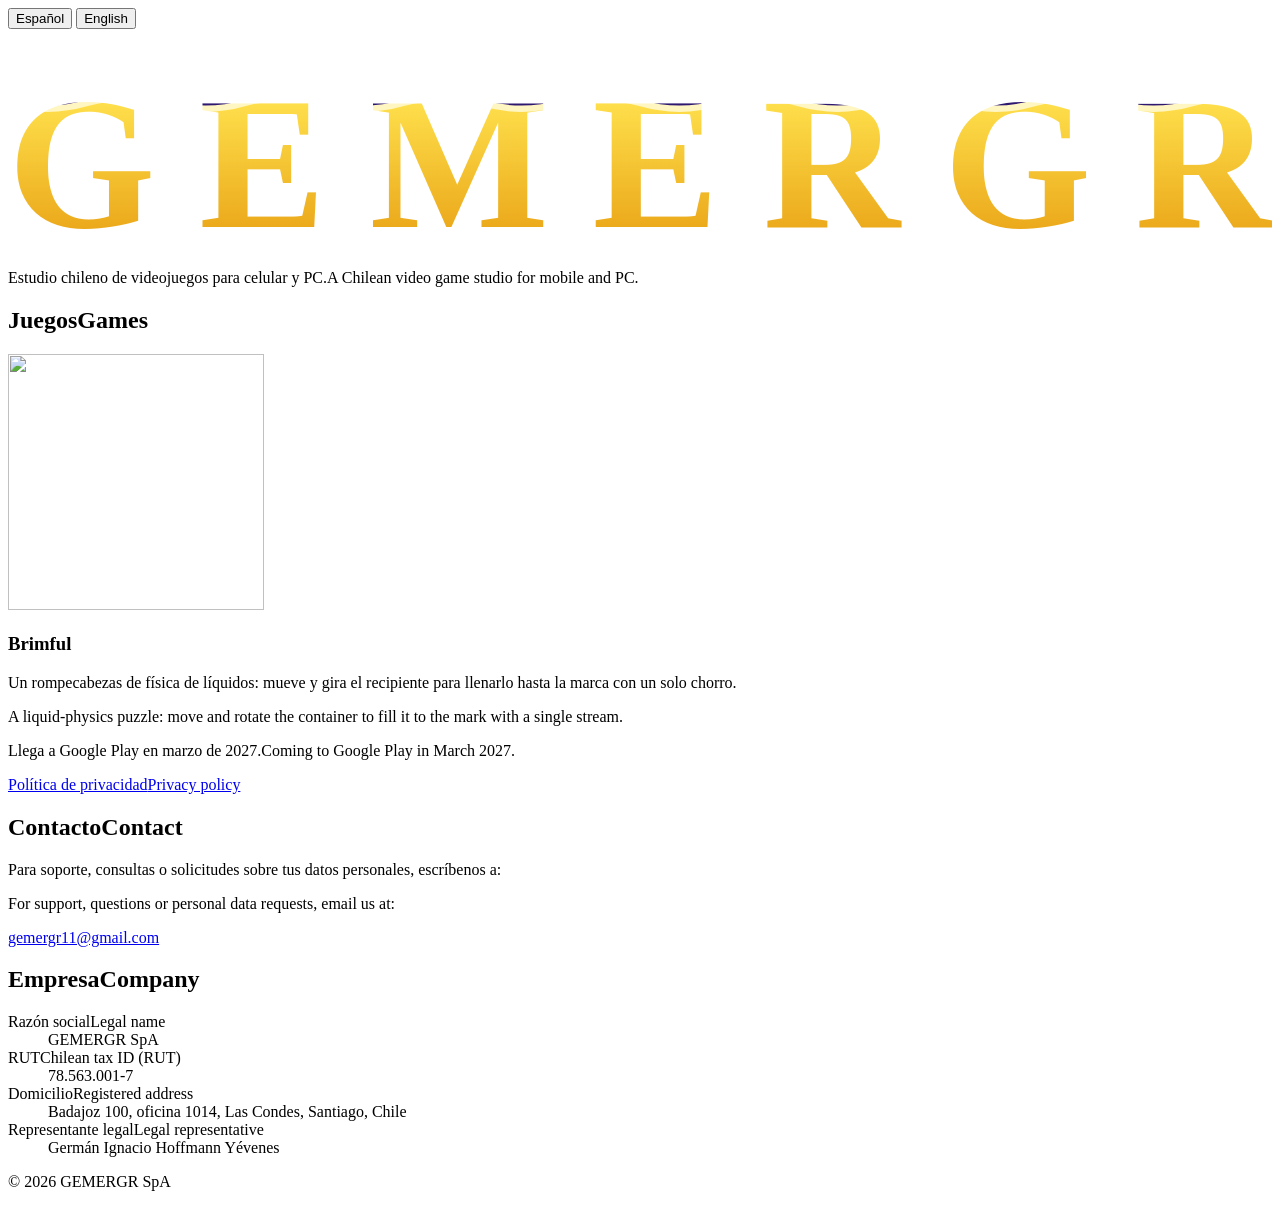
==== index.html @ 8c59ce0e "Add files via upload" ====
<!DOCTYPE html>
<html lang="es" class="es">
<head>
<meta charset="utf-8">
<meta name="viewport" content="width=device-width, initial-scale=1">
<title>GEMERGR SpA</title>
<meta name="description" content="GEMERGR SpA, estudio chileno de videojuegos para celular y PC. Creadores de Brimful.">
<link rel="icon" href="favicon.svg" type="image/svg+xml">
<link rel="preload" href="assets/fuentes/unbounded-800.woff2" as="font" type="font/woff2" crossorigin>
<link rel="stylesheet" href="assets/estilo.css">
<script>(function(){var l;try{l=localStorage.getItem('idioma')}catch(e){}if(l!=='es'&&l!=='en'){l=/^es\b/i.test(navigator.language||'')?'es':'en'}var d=document.documentElement;d.className=l;d.lang=l})();</script>
</head>
<body>

<header class="portada">
  <div class="envoltura">
    <div class="barra">
      <div class="idiomas" role="group" aria-label="Idioma / Language">
        <button type="button" data-idioma="es" lang="es" aria-pressed="false">Español</button>
        <button type="button" data-idioma="en" lang="en" aria-pressed="false">English</button>
      </div>
    </div>
    <h1>
      <svg class="marca" viewBox="0 0 1000 150" role="img" aria-label="GEMERGR">
        <defs>
          <clipPath id="letras"><text x="0" y="140" font-size="150" textLength="1000" lengthAdjust="spacing">GEMERGR</text></clipPath>
          <linearGradient id="liquido" x1="0" y1="0" x2="0" y2="1">
            <stop offset="0" stop-color="#FFE14D"/>
            <stop offset="1" stop-color="#E08A00"/>
          </linearGradient>
        </defs>
        <g clip-path="url(#letras)">
          <rect width="1000" height="200" fill="#2E1870"/>
          <g class="nivel">
            <path d="M-62.5 42q31.25-9 62.5 0t62.5 0t62.5 0t62.5 0t62.5 0t62.5 0t62.5 0t62.5 0t62.5 0t62.5 0t62.5 0t62.5 0t62.5 0t62.5 0t62.5 0t62.5 0t62.5 0t62.5 0V200H-62.5Z" fill="url(#liquido)"/>
            <path d="M-62.5 42q31.25-9 62.5 0t62.5 0t62.5 0t62.5 0t62.5 0t62.5 0t62.5 0t62.5 0t62.5 0t62.5 0t62.5 0t62.5 0t62.5 0t62.5 0t62.5 0t62.5 0t62.5 0t62.5 0" fill="none" stroke="#FFF6C2" stroke-width="5"/>
          </g>
        </g>
      </svg>
    </h1>
    <p class="lema"><span class="es">Estudio chileno de videojuegos para celular y PC.</span><span class="en" lang="en">A Chilean video game studio for mobile and PC.</span></p>
  </div>
</header>

<main class="envoltura">

  <section aria-labelledby="t-juegos">
    <h2 id="t-juegos"><span class="es">Juegos</span><span class="en" lang="en">Games</span></h2>
    <div class="juego">
      <img src="brimful/icono.png" alt="" width="256" height="256">
      <div>
        <h3>Brimful</h3>
        <p class="es">Un rompecabezas de física de líquidos: mueve y gira el recipiente para llenarlo hasta la marca con un solo chorro.</p>
        <p class="en" lang="en">A liquid-physics puzzle: move and rotate the container to fill it to the mark with a single stream.</p>
        <p class="estado"><span class="es">Llega a Google Play en marzo de 2027.</span><span class="en" lang="en">Coming to Google Play in March 2027.</span></p>
        <p><a href="brimful/privacidad.html"><span class="es">Política de privacidad</span><span class="en" lang="en">Privacy policy</span></a></p>
      </div>
    </div>
  </section>

  <section aria-labelledby="t-contacto">
    <h2 id="t-contacto"><span class="es">Contacto</span><span class="en" lang="en">Contact</span></h2>
    <p class="es">Para soporte, consultas o solicitudes sobre tus datos personales, escríbenos a:</p>
    <p class="en" lang="en">For support, questions or personal data requests, email us at:</p>
    <p class="correo"><a href="mailto:gemergr11@gmail.com">gemergr11@gmail.com</a></p>
  </section>

  <section aria-labelledby="t-empresa">
    <h2 id="t-empresa"><span class="es">Empresa</span><span class="en" lang="en">Company</span></h2>
    <dl class="datos">
      <dt><span class="es">Razón social</span><span class="en" lang="en">Legal name</span></dt>
      <dd>GEMERGR SpA</dd>
      <dt><span class="es">RUT</span><span class="en" lang="en">Chilean tax ID (RUT)</span></dt>
      <dd>78.563.001-7</dd>
      <dt><span class="es">Domicilio</span><span class="en" lang="en">Registered address</span></dt>
      <dd>Badajoz 100, oficina 1014, Las Condes, Santiago, Chile</dd>
      <dt><span class="es">Representante legal</span><span class="en" lang="en">Legal representative</span></dt>
      <dd>Germán Ignacio Hoffmann Yévenes</dd>
    </dl>
  </section>

</main>

<footer>
  <div class="envoltura"><p>© 2026 GEMERGR SpA</p></div>
</footer>

<script>(function(){var d=document.documentElement,b=document.querySelectorAll('[data-idioma]');function marcar(){for(var i=0;i<b.length;i++){b[i].setAttribute('aria-pressed',String(b[i].getAttribute('data-idioma')===d.className))}}for(var i=0;i<b.length;i++){b[i].addEventListener('click',function(){var l=this.getAttribute('data-idioma');d.className=l;d.lang=l;try{localStorage.setItem('idioma',l)}catch(e){}marcar()})}marcar()})();</script>
</body>
</html>
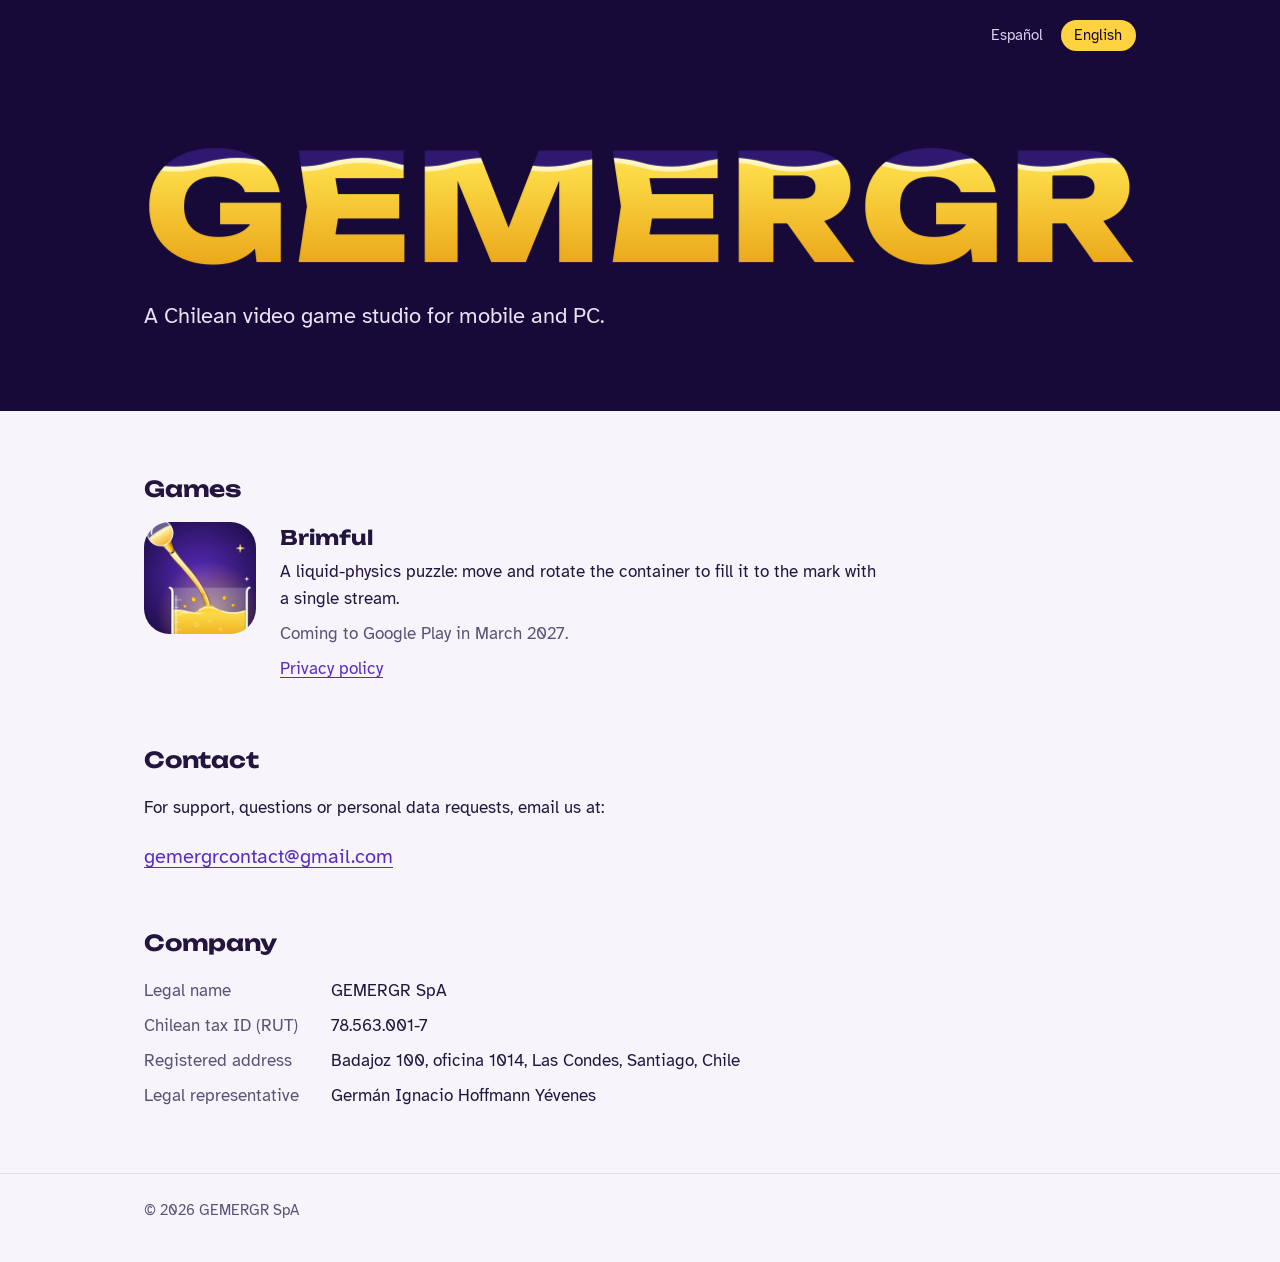
==== commit 477982bb: "Update contact email in index.html" ====
--- a/index.html
+++ b/index.html
@@ -62,7 +62,7 @@
     <h2 id="t-contacto"><span class="es">Contacto</span><span class="en" lang="en">Contact</span></h2>
     <p class="es">Para soporte, consultas o solicitudes sobre tus datos personales, escríbenos a:</p>
     <p class="en" lang="en">For support, questions or personal data requests, email us at:</p>
-    <p class="correo"><a href="mailto:gemergr11@gmail.com">gemergr11@gmail.com</a></p>
+    <p class="correo"><a href="mailto:gemergrcontact@gmail.com">gemergrcontact@gmail.com</a></p>
   </section>
 
   <section aria-labelledby="t-empresa">
--- a/assets/estilo.css
+++ b/assets/estilo.css
@@ -0,0 +1,107 @@
+/* GEMERGR SpA — estilos del sitio */
+
+@font-face { font-family: "Unbounded"; src: url(fuentes/unbounded-800.woff2) format("woff2"); font-weight: 800; font-display: block; }
+@font-face { font-family: "Unbounded"; src: url(fuentes/unbounded-700.woff2) format("woff2"); font-weight: 700; font-display: swap; }
+@font-face { font-family: "Atkinson Hyperlegible"; src: url(fuentes/atkinson-400.woff2) format("woff2"); font-weight: 400; font-display: swap; }
+@font-face { font-family: "Atkinson Hyperlegible"; src: url(fuentes/atkinson-700.woff2) format("woff2"); font-weight: 700; font-display: swap; }
+
+:root {
+  --noche: #170A38;       /* fondo de la portada */
+  --vidrio: #2E1870;      /* interior vacío de las letras */
+  --violeta: #5A2DC0;     /* enlaces */
+  --oro: #FFD23F;
+  --oro-hondo: #E08A00;
+  --espuma: #FFF6C2;
+  --papel: #F7F4FC;
+  --tinta: #22163F;
+  --tinta-suave: #5B5275;
+  --linea: #E2DCF0;
+  --ficha: #EFEAF8;
+  --ancho: 68rem;
+  --display: "Unbounded", system-ui, sans-serif;
+  --texto: "Atkinson Hyperlegible", system-ui, sans-serif;
+}
+
+* { box-sizing: border-box; }
+html { -webkit-text-size-adjust: 100%; }
+body { margin: 0; background: var(--papel); color: var(--tinta); font: 400 1.0625rem/1.6 var(--texto); }
+
+/* Idioma: el script pone la clase "es" o "en" en <html> */
+html.es .en, html.en .es { display: none !important; }
+
+a { color: var(--violeta); text-underline-offset: .18em; text-decoration-thickness: 1px; }
+a:hover { text-decoration-thickness: 2px; }
+:focus-visible { outline: 3px solid var(--oro-hondo); outline-offset: 3px; border-radius: 2px; }
+
+.envoltura { max-width: var(--ancho); margin: 0 auto; padding-inline: clamp(1.25rem, 5vw, 3rem); }
+
+/* Selector de idioma */
+.idiomas { display: flex; gap: .25rem; }
+.idiomas button {
+  font: inherit; font-size: .9375rem; line-height: 1.2;
+  color: #D6CEEE; background: none; border: 0; border-radius: 999px;
+  padding: .4rem .85rem; cursor: pointer;
+}
+.idiomas button:hover { color: #fff; }
+.idiomas button[aria-pressed="true"] { color: var(--noche); background: var(--oro); }
+
+/* Portada */
+.portada { background: var(--noche); color: var(--papel); }
+.portada .barra { display: flex; justify-content: flex-end; padding-top: 1.25rem; }
+.portada h1 { margin: clamp(2rem, 7vw, 4.5rem) 0 0; line-height: 0; }
+.marca { display: block; width: 100%; height: auto; overflow: visible; }
+.marca text { font-family: var(--display); font-weight: 800; }
+.lema {
+  margin: clamp(1rem, 2.5vw, 1.75rem) 0 0; padding-bottom: clamp(2.75rem, 8vw, 5rem);
+  font-size: clamp(1.125rem, 2.3vw, 1.4rem); line-height: 1.4; color: #E9E3F7; max-width: 34ch;
+}
+.nivel { animation: llenar 1.9s cubic-bezier(.22, .8, .25, 1) .15s both; }
+@keyframes llenar { from { transform: translateY(190px); } to { transform: translateY(0); } }
+@media (prefers-reduced-motion: reduce) { .nivel { animation: none; } }
+
+/* Contenido */
+main { padding: clamp(2.5rem, 6vw, 4rem) 0 4rem; }
+main section + section { margin-top: 3.5rem; }
+h2 { font: 700 1.375rem/1.25 var(--display); letter-spacing: -.01em; margin: 0 0 1.25rem; }
+
+.juego { display: grid; grid-template-columns: 7rem 1fr; gap: 1.5rem; align-items: start; max-width: 46rem; }
+.juego img { display: block; width: 7rem; height: 7rem; border-radius: 1.6rem; }
+.juego h3 { font: 700 1.25rem/1.2 var(--display); margin: .2rem 0 .5rem; }
+.juego p { margin: 0 0 .5rem; }
+.estado { color: var(--tinta-suave); }
+
+.correo { font-size: 1.25rem; }
+
+dl.datos { display: grid; grid-template-columns: max-content 1fr; gap: .5rem 2rem; margin: 0; max-width: 46rem; }
+dl.datos dt { color: var(--tinta-suave); }
+dl.datos dd { margin: 0; }
+
+footer { border-top: 1px solid var(--linea); padding: 1.5rem 0 2.5rem; color: var(--tinta-suave); font-size: .9375rem; }
+footer p { margin: 0; }
+
+/* Páginas interiores (políticas) */
+.cabecera { background: var(--noche); }
+.cabecera .envoltura { display: flex; align-items: center; justify-content: space-between; gap: 1rem; padding-top: .9rem; padding-bottom: .9rem; }
+.logo { font: 800 1.25rem/1 var(--display); color: var(--oro); text-decoration: none; }
+.logo:hover { color: var(--espuma); }
+
+article { max-width: 44rem; }
+article h1 { font: 700 clamp(1.625rem, 4.2vw, 2.25rem)/1.15 var(--display); letter-spacing: -.015em; margin: 0 0 .75rem; }
+.meta { color: var(--tinta-suave); margin: 0 0 2.25rem; }
+article h2 { font-size: 1.25rem; margin: 2.75rem 0 .75rem; }
+article h3 { font: 700 1.125rem/1.3 var(--texto); margin: 1.75rem 0 .4rem; }
+article p { margin: 0 0 .9rem; }
+article ul { padding-left: 1.25rem; margin: 0 0 .9rem; }
+article li { margin-bottom: .35rem; }
+
+dl.ficha { display: grid; grid-template-columns: 9.5rem 1fr; gap: .4rem 1.25rem; margin: .75rem 0 1rem; padding: .9rem 1.1rem; background: var(--ficha); border-radius: .5rem; }
+dl.ficha dt { color: var(--tinta-suave); }
+dl.ficha dd { margin: 0; }
+
+@media (max-width: 36rem) {
+  .juego { grid-template-columns: 5rem 1fr; gap: 1rem; }
+  .juego img { width: 5rem; height: 5rem; border-radius: 1.15rem; }
+  dl.datos, dl.ficha { grid-template-columns: 1fr; gap: 0; }
+  dl.datos dd, dl.ficha dd { margin-bottom: .7rem; }
+  dl.ficha dd:last-child { margin-bottom: 0; }
+}
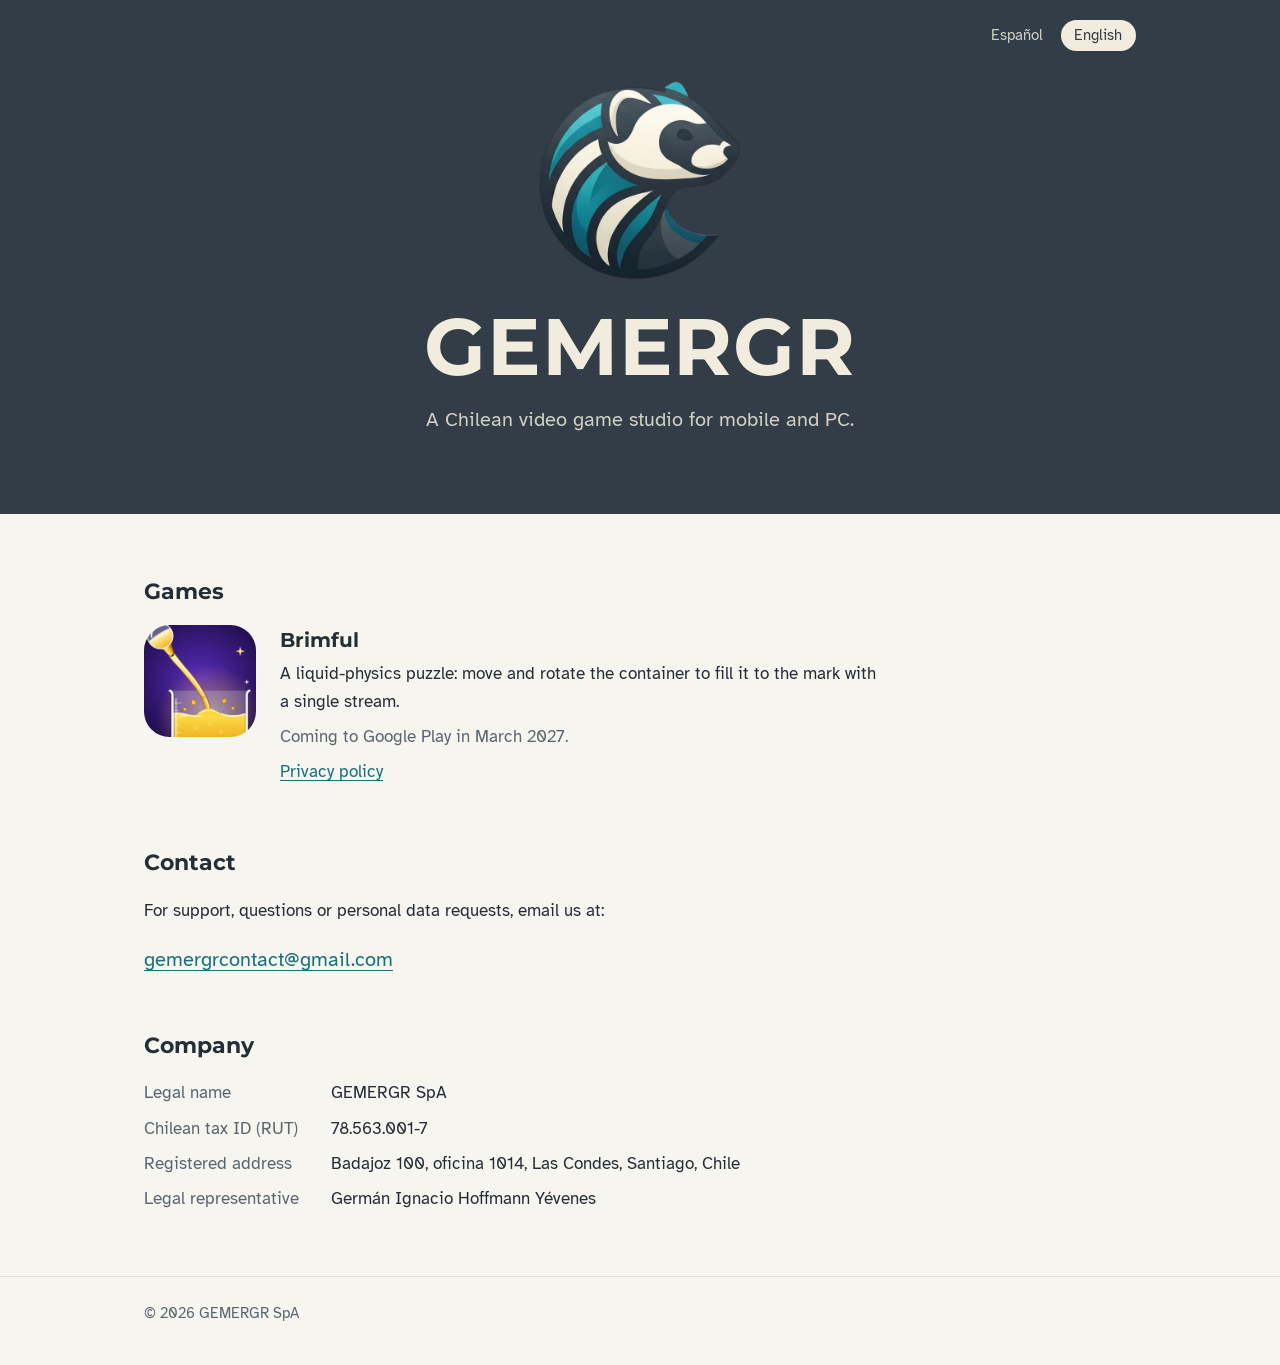
==== commit 9db22162: "Update favicon and logo elements in index.html" ====
--- a/index.html
+++ b/index.html
@@ -5,8 +5,11 @@
 <meta name="viewport" content="width=device-width, initial-scale=1">
 <title>GEMERGR SpA</title>
 <meta name="description" content="GEMERGR SpA, estudio chileno de videojuegos para celular y PC. Creadores de Brimful.">
-<link rel="icon" href="favicon.svg" type="image/svg+xml">
-<link rel="preload" href="assets/fuentes/unbounded-800.woff2" as="font" type="font/woff2" crossorigin>
+<link rel="icon" href="favicon-32.png" sizes="32x32" type="image/png">
+<link rel="icon" href="favicon-192.png" sizes="192x192" type="image/png">
+<link rel="apple-touch-icon" href="apple-touch-icon.png">
+<meta name="theme-color" content="#333D47">
+<link rel="preload" href="montserrat-700.woff2" as="font" type="font/woff2" crossorigin>
 <link rel="stylesheet" href="assets/estilo.css">
 <script>(function(){var l;try{l=localStorage.getItem('idioma')}catch(e){}if(l!=='es'&&l!=='en'){l=/^es\b/i.test(navigator.language||'')?'es':'en'}var d=document.documentElement;d.className=l;d.lang=l})();</script>
 </head>
@@ -20,25 +23,11 @@
         <button type="button" data-idioma="en" lang="en" aria-pressed="false">English</button>
       </div>
     </div>
-    <h1>
-      <svg class="marca" viewBox="0 0 1000 150" role="img" aria-label="GEMERGR">
-        <defs>
-          <clipPath id="letras"><text x="0" y="140" font-size="150" textLength="1000" lengthAdjust="spacing">GEMERGR</text></clipPath>
-          <linearGradient id="liquido" x1="0" y1="0" x2="0" y2="1">
-            <stop offset="0" stop-color="#FFE14D"/>
-            <stop offset="1" stop-color="#E08A00"/>
-          </linearGradient>
-        </defs>
-        <g clip-path="url(#letras)">
-          <rect width="1000" height="200" fill="#2E1870"/>
-          <g class="nivel">
-            <path d="M-62.5 42q31.25-9 62.5 0t62.5 0t62.5 0t62.5 0t62.5 0t62.5 0t62.5 0t62.5 0t62.5 0t62.5 0t62.5 0t62.5 0t62.5 0t62.5 0t62.5 0t62.5 0t62.5 0t62.5 0V200H-62.5Z" fill="url(#liquido)"/>
-            <path d="M-62.5 42q31.25-9 62.5 0t62.5 0t62.5 0t62.5 0t62.5 0t62.5 0t62.5 0t62.5 0t62.5 0t62.5 0t62.5 0t62.5 0t62.5 0t62.5 0t62.5 0t62.5 0t62.5 0t62.5 0" fill="none" stroke="#FFF6C2" stroke-width="5"/>
-          </g>
-        </g>
-      </svg>
-    </h1>
-    <p class="lema"><span class="es">Estudio chileno de videojuegos para celular y PC.</span><span class="en" lang="en">A Chilean video game studio for mobile and PC.</span></p>
+    <div class="sello">
+      <img class="emblema" src="emblema.webp" alt="" width="512" height="512">
+      <h1 class="logotipo">GEMERGR</h1>
+      <p class="lema"><span class="es">Estudio chileno de videojuegos para celular y PC.</span><span class="en" lang="en">A Chilean video game studio for mobile and PC.</span></p>
+    </div>
   </div>
 </header>
 
--- a/assets/estilo.css
+++ b/assets/estilo.css
@@ -1,24 +1,23 @@
 /* GEMERGR SpA — estilos del sitio */
 
-@font-face { font-family: "Unbounded"; src: url(fuentes/unbounded-800.woff2) format("woff2"); font-weight: 800; font-display: block; }
-@font-face { font-family: "Unbounded"; src: url(fuentes/unbounded-700.woff2) format("woff2"); font-weight: 700; font-display: swap; }
+@font-face { font-family: "Montserrat"; src: url(../montserrat-700.woff2) format("woff2"); font-weight: 700; font-display: swap; }
 @font-face { font-family: "Atkinson Hyperlegible"; src: url(fuentes/atkinson-400.woff2) format("woff2"); font-weight: 400; font-display: swap; }
 @font-face { font-family: "Atkinson Hyperlegible"; src: url(fuentes/atkinson-700.woff2) format("woff2"); font-weight: 700; font-display: swap; }
 
 :root {
-  --noche: #170A38;       /* fondo de la portada */
-  --vidrio: #2E1870;      /* interior vacío de las letras */
-  --violeta: #5A2DC0;     /* enlaces */
-  --oro: #FFD23F;
-  --oro-hondo: #E08A00;
-  --espuma: #FFF6C2;
-  --papel: #F7F4FC;
-  --tinta: #22163F;
-  --tinta-suave: #5B5275;
-  --linea: #E2DCF0;
-  --ficha: #EFEAF8;
+  /* Colores tomados del logo */
+  --pizarra: #333D47;     /* fondo de portada y cabecera */
+  --turquesa: #2A9AA6;
+  --turquesa-honda: #17707A; /* enlaces sobre fondo claro */
+  --crema: #F1ECDD;       /* logotipo y texto sobre pizarra */
+  --crema-suave: #D3CFC4;
+  --papel: #F7F5F0;
+  --tinta: #252E37;
+  --tinta-suave: #5A6670;
+  --linea: #E3DFD5;
+  --ficha: #EEEBE3;
   --ancho: 68rem;
-  --display: "Unbounded", system-ui, sans-serif;
+  --marca: "Montserrat", system-ui, sans-serif;
   --texto: "Atkinson Hyperlegible", system-ui, sans-serif;
 }
 
@@ -29,9 +28,9 @@
 /* Idioma: el script pone la clase "es" o "en" en <html> */
 html.es .en, html.en .es { display: none !important; }
 
-a { color: var(--violeta); text-underline-offset: .18em; text-decoration-thickness: 1px; }
+a { color: var(--turquesa-honda); text-underline-offset: .18em; text-decoration-thickness: 1px; }
 a:hover { text-decoration-thickness: 2px; }
-:focus-visible { outline: 3px solid var(--oro-hondo); outline-offset: 3px; border-radius: 2px; }
+:focus-visible { outline: 3px solid var(--turquesa); outline-offset: 3px; border-radius: 2px; }
 
 .envoltura { max-width: var(--ancho); margin: 0 auto; padding-inline: clamp(1.25rem, 5vw, 3rem); }
 
@@ -39,34 +38,28 @@
 .idiomas { display: flex; gap: .25rem; }
 .idiomas button {
   font: inherit; font-size: .9375rem; line-height: 1.2;
-  color: #D6CEEE; background: none; border: 0; border-radius: 999px;
+  color: var(--crema-suave); background: none; border: 0; border-radius: 999px;
   padding: .4rem .85rem; cursor: pointer;
 }
 .idiomas button:hover { color: #fff; }
-.idiomas button[aria-pressed="true"] { color: var(--noche); background: var(--oro); }
+.idiomas button[aria-pressed="true"] { color: var(--pizarra); background: var(--crema); }
 
-/* Portada */
-.portada { background: var(--noche); color: var(--papel); }
+/* Portada: logo completo (emblema sobre el logotipo), como en la marca */
+.portada { background: var(--pizarra); color: var(--crema); }
 .portada .barra { display: flex; justify-content: flex-end; padding-top: 1.25rem; }
-.portada h1 { margin: clamp(2rem, 7vw, 4.5rem) 0 0; line-height: 0; }
-.marca { display: block; width: 100%; height: auto; overflow: visible; }
-.marca text { font-family: var(--display); font-weight: 800; }
-.lema {
-  margin: clamp(1rem, 2.5vw, 1.75rem) 0 0; padding-bottom: clamp(2.75rem, 8vw, 5rem);
-  font-size: clamp(1.125rem, 2.3vw, 1.4rem); line-height: 1.4; color: #E9E3F7; max-width: 34ch;
-}
-.nivel { animation: llenar 1.9s cubic-bezier(.22, .8, .25, 1) .15s both; }
-@keyframes llenar { from { transform: translateY(190px); } to { transform: translateY(0); } }
-@media (prefers-reduced-motion: reduce) { .nivel { animation: none; } }
+.sello { text-align: center; padding: clamp(.5rem, 3vw, 1.5rem) 0 clamp(3rem, 8vw, 5rem); }
+.emblema { display: block; width: clamp(140px, 24vw, 210px); height: auto; margin: 0 auto; }
+.logotipo { font: 700 clamp(2.9rem, 7.6vw, 5rem)/1 var(--marca); letter-spacing: .01em; color: var(--crema); margin: clamp(.9rem, 2.4vw, 1.4rem) 0 0; }
+.lema { margin: 1.1rem auto 0; max-width: 34ch; font-size: clamp(1.0625rem, 2vw, 1.25rem); line-height: 1.45; color: var(--crema-suave); }
 
 /* Contenido */
 main { padding: clamp(2.5rem, 6vw, 4rem) 0 4rem; }
 main section + section { margin-top: 3.5rem; }
-h2 { font: 700 1.375rem/1.25 var(--display); letter-spacing: -.01em; margin: 0 0 1.25rem; }
+h2 { font: 700 1.375rem/1.25 var(--marca); margin: 0 0 1.25rem; }
 
 .juego { display: grid; grid-template-columns: 7rem 1fr; gap: 1.5rem; align-items: start; max-width: 46rem; }
 .juego img { display: block; width: 7rem; height: 7rem; border-radius: 1.6rem; }
-.juego h3 { font: 700 1.25rem/1.2 var(--display); margin: .2rem 0 .5rem; }
+.juego h3 { font: 700 1.25rem/1.2 var(--marca); margin: .2rem 0 .5rem; }
 .juego p { margin: 0 0 .5rem; }
 .estado { color: var(--tinta-suave); }
 
@@ -80,13 +73,14 @@
 footer p { margin: 0; }
 
 /* Páginas interiores (políticas) */
-.cabecera { background: var(--noche); }
-.cabecera .envoltura { display: flex; align-items: center; justify-content: space-between; gap: 1rem; padding-top: .9rem; padding-bottom: .9rem; }
-.logo { font: 800 1.25rem/1 var(--display); color: var(--oro); text-decoration: none; }
-.logo:hover { color: var(--espuma); }
+.cabecera { background: var(--pizarra); }
+.cabecera .envoltura { display: flex; align-items: center; justify-content: space-between; gap: 1rem; padding-top: .75rem; padding-bottom: .75rem; }
+.logo { display: inline-flex; align-items: center; gap: .6rem; font: 700 1.25rem/1 var(--marca); color: var(--crema); text-decoration: none; }
+.logo img { width: 2.25rem; height: 2.25rem; }
+.logo:hover { color: #fff; }
 
 article { max-width: 44rem; }
-article h1 { font: 700 clamp(1.625rem, 4.2vw, 2.25rem)/1.15 var(--display); letter-spacing: -.015em; margin: 0 0 .75rem; }
+article h1 { font: 700 clamp(1.625rem, 4.2vw, 2.25rem)/1.15 var(--marca); margin: 0 0 .75rem; }
 .meta { color: var(--tinta-suave); margin: 0 0 2.25rem; }
 article h2 { font-size: 1.25rem; margin: 2.75rem 0 .75rem; }
 article h3 { font: 700 1.125rem/1.3 var(--texto); margin: 1.75rem 0 .4rem; }
